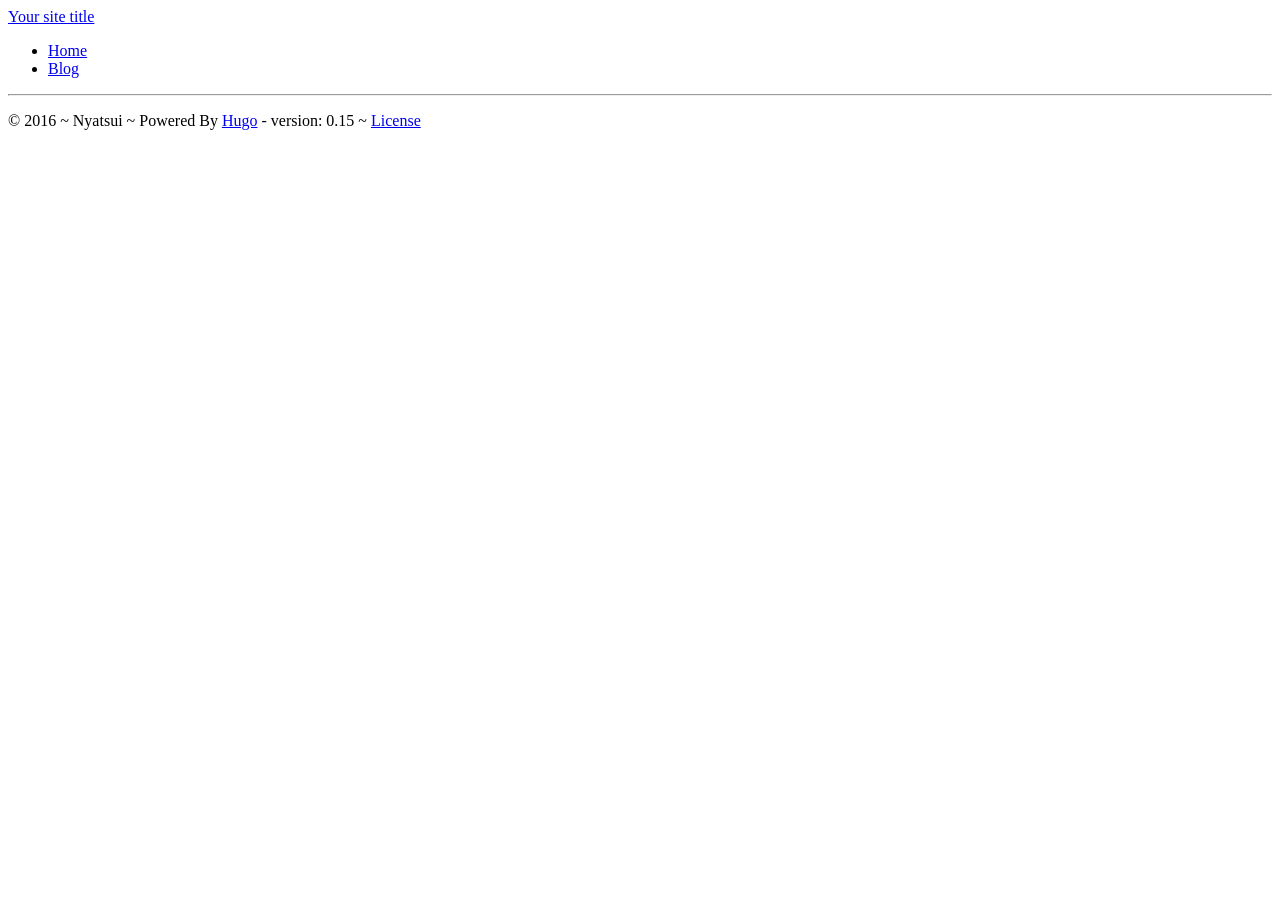
==== index.html @ 6518614b "first commit" ====
<!DOCTYPE html>
<html class="no-js" lang="en-us" xmlns="http://www.w3.org/1999/xhtml" xml:lang="en" lang="en-us">
<head>
    <meta charset="utf-8">
    <meta name="viewport" content="width=device-width, initial-scale=1.0">

    <meta name="description" content="Your site title">
    <meta name="author" content="Nyatsui">

    <meta name="keyword" content="">
    <link rel="shortcut icon" href="/favicon.ico">

    <title>Your site title</title>

   	
    
        <link rel="stylesheet" href="http://example.com/css/theme/cerulean.css">
    

    <link rel="stylesheet" href="http://example.com/css/font-awesome.min.css">

   	
   	<link rel="stylesheet" href="http://example.com/css/style.css">


    
    <script src="http://example.com/js/jquery.min-2.1.4.js"></script>
    <script src="http://example.com/js/bootstrap.min-3.3.5.js"></script>

    
    <link href="http://example.com/index.xml" rel="alternate" type="application/rss+xml" title="Your site title" />
</head>
<body lang="en">
    
    <div class="container">
    <div class="row">
        <div class="navbar navbar-default " role="navigation">
            <div class="navbar-header">
                <a class="navbar-brand" href="http://example.com">Your site title</a>
            </div>
            <div class="navbar-collapse collapse navbar-responsive-collapse">
                <ul class="nav navbar-nav navbar-right">
                    <li><a href="http://example.com">Home</a></li>
                    <li><a href="http://example.com/post/">Blog</a></li>
                    
                </ul>
            </div>
        </div>
    </div>
</div>



    <div class="container">
        
        
	</div>
    <div class="container">
        <div class="row">
            <div class="col-md-12">
                <div class="text-center">
                    
    
                </div>
            </div>
        </div>
        <div class="row">
            <div class="col-md-12">
                <hr>
            </div>
        </div>
    </div>
    <div class="container">
        <div class="row col-md-12">
            <footer>
                <div class="pull-left">
                    <p>
                        &copy; 2016 ~ Nyatsui ~ Powered By <a href="http://hugo.spf13.com">Hugo</a> - version: 0.15 ~ <a href="http://example.com/license">License</a>
                    </p>
                </div>

                
                <div class="pull-right">
                    
                        <a href="https://www.linkedin.com/in/%3cusername%3e" target="_blank">
                        <i class="fa fa-linkedin fa-2x"></i></a>
                    
                    
                    
                    
                        <a href="https://github.com/nyatusi" target="_blank">
                        <i class="fa fa-github-square fa-2x"></i></a>
                    
                    
                    
                    
                        <a href="http://example.com/index.xml" target="_blank">
                        <i class="fa fa-rss-square fa-2x"></i></a>
                    
                </div>
            </footer>
        </div>
    </div>

    
    </body>
</html>
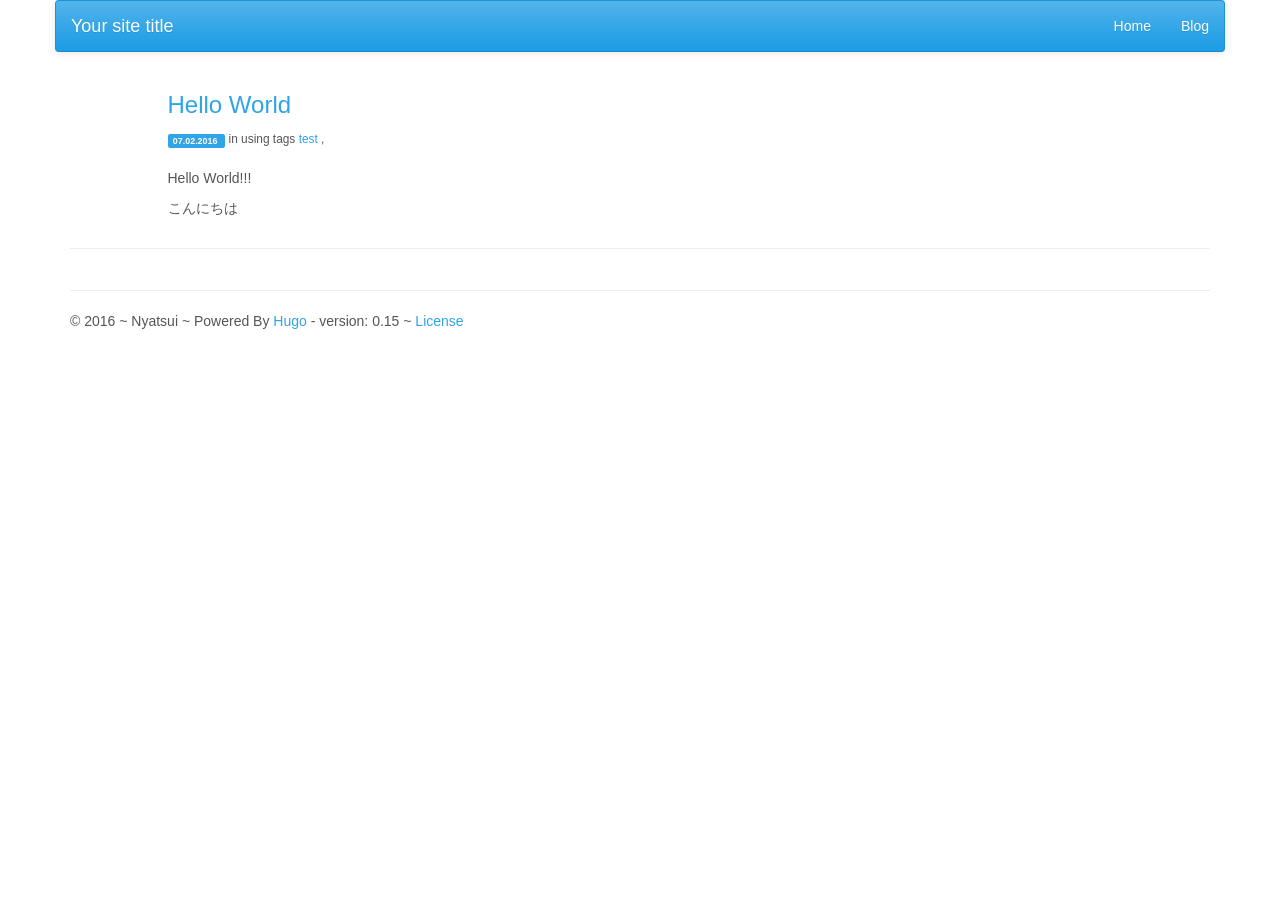
==== commit 5b3718f7: "Update public files" ====
--- a/index.html
+++ b/index.html
@@ -14,21 +14,21 @@
 
    	
     
-        <link rel="stylesheet" href="http://example.com/css/theme/cerulean.css">
+        <link rel="stylesheet" href="https://nyatsui.github.io/css/theme/cerulean.css">
     
 
-    <link rel="stylesheet" href="http://example.com/css/font-awesome.min.css">
+    <link rel="stylesheet" href="https://nyatsui.github.io/css/font-awesome.min.css">
 
    	
-   	<link rel="stylesheet" href="http://example.com/css/style.css">
+   	<link rel="stylesheet" href="https://nyatsui.github.io/css/style.css">
 
 
     
-    <script src="http://example.com/js/jquery.min-2.1.4.js"></script>
-    <script src="http://example.com/js/bootstrap.min-3.3.5.js"></script>
+    <script src="https://nyatsui.github.io/js/jquery.min-2.1.4.js"></script>
+    <script src="https://nyatsui.github.io/js/bootstrap.min-3.3.5.js"></script>
 
     
-    <link href="http://example.com/index.xml" rel="alternate" type="application/rss+xml" title="Your site title" />
+    <link href="https://nyatsui.github.io/index.xml" rel="alternate" type="application/rss+xml" title="Your site title" />
 </head>
 <body lang="en">
     
@@ -36,12 +36,12 @@
     <div class="row">
         <div class="navbar navbar-default " role="navigation">
             <div class="navbar-header">
-                <a class="navbar-brand" href="http://example.com">Your site title</a>
+                <a class="navbar-brand" href="https://nyatsui.github.io">Your site title</a>
             </div>
             <div class="navbar-collapse collapse navbar-responsive-collapse">
                 <ul class="nav navbar-nav navbar-right">
-                    <li><a href="http://example.com">Home</a></li>
-                    <li><a href="http://example.com/post/">Blog</a></li>
+                    <li><a href="https://nyatsui.github.io">Home</a></li>
+                    <li><a href="https://nyatsui.github.io/post/">Blog</a></li>
                     
                 </ul>
             </div>
@@ -53,6 +53,47 @@
 
     <div class="container">
         
+        
+            	
+		
+			<div class="row">
+				
+				<div class="col-md-offset-1 col-md-10">
+					<h3><a href="https://nyatsui.github.io/blog/2016/02/07/hello-world/">Hello World</a></h3>
+						<small><span class="label label-primary">
+							
+								07.02.2016
+							</span>&nbsp;in
+							 using tags
+							
+								
+							<a href="/tags/test">test</a>
+						
+								 , 
+							<a href="/tags/"></a>
+						
+					</small>
+				</div>
+			</div>
+			<div class="row">
+				<div class="col-md-offset-1 col-md-10">
+					<br>
+					
+						<p>Hello World!!!</p>
+
+<p>こんにちは</p>
+
+					
+				</div>
+			</div>
+			<div class="row">
+				<div class="col-md-12">
+					<hr>
+				</div>
+			</div>
+		
+	
+
         
 	</div>
     <div class="container">
@@ -75,7 +116,7 @@
             <footer>
                 <div class="pull-left">
                     <p>
-                        &copy; 2016 ~ Nyatsui ~ Powered By <a href="http://hugo.spf13.com">Hugo</a> - version: 0.15 ~ <a href="http://example.com/license">License</a>
+                        &copy; 2016 ~ Nyatsui ~ Powered By <a href="http://hugo.spf13.com">Hugo</a> - version: 0.15 ~ <a href="https://nyatsui.github.io/license">License</a>
                     </p>
                 </div>
 
@@ -94,7 +135,7 @@
                     
                     
                     
-                        <a href="http://example.com/index.xml" target="_blank">
+                        <a href="https://nyatsui.github.io/index.xml" target="_blank">
                         <i class="fa fa-rss-square fa-2x"></i></a>
                     
                 </div>
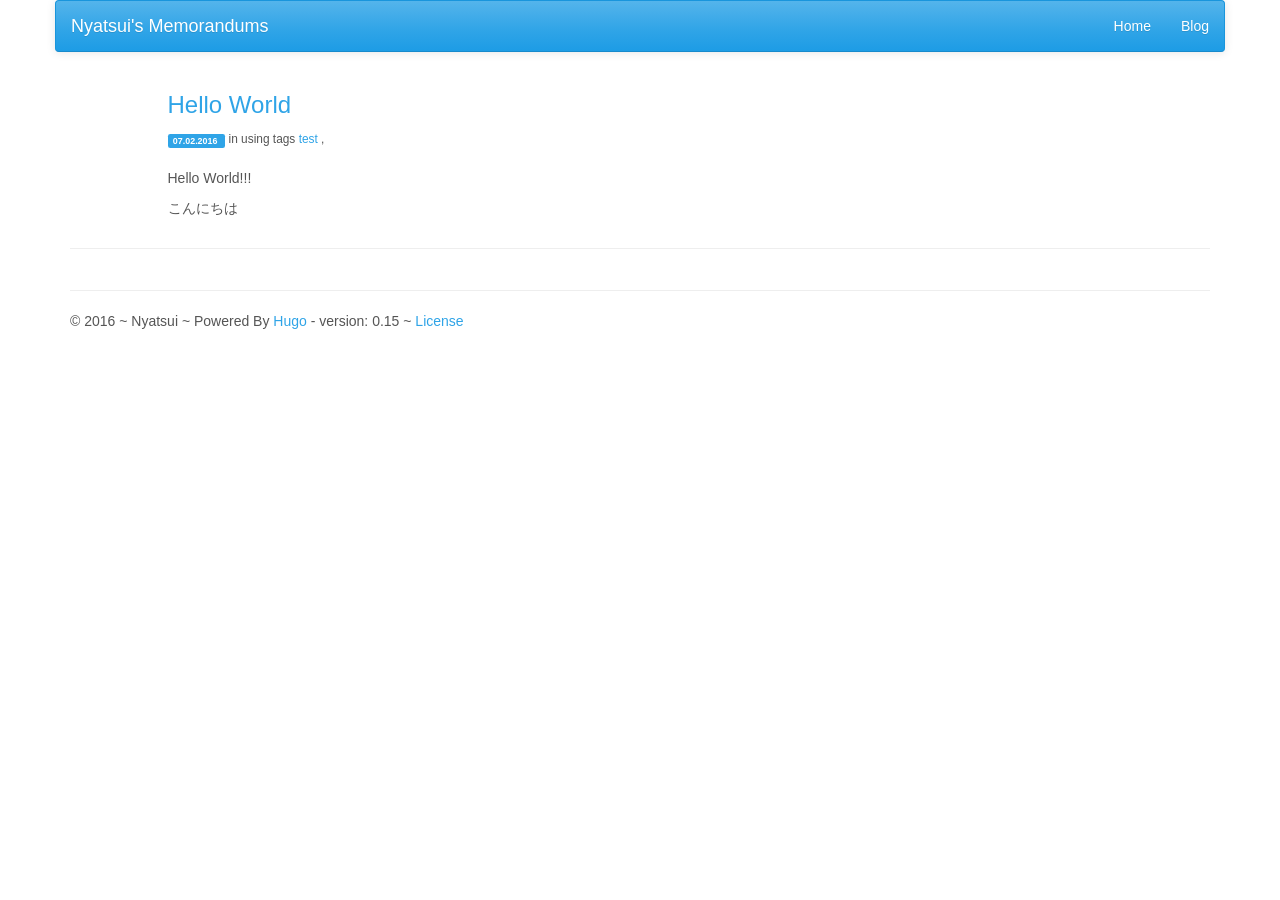
==== commit 691b63ef: "Update public files" ====
--- a/index.html
+++ b/index.html
@@ -4,13 +4,13 @@
     <meta charset="utf-8">
     <meta name="viewport" content="width=device-width, initial-scale=1.0">
 
-    <meta name="description" content="Your site title">
+    <meta name="description" content="Nyatsui&#39;s Memorandums">
     <meta name="author" content="Nyatsui">
 
     <meta name="keyword" content="">
     <link rel="shortcut icon" href="/favicon.ico">
 
-    <title>Your site title</title>
+    <title>Nyatsui&#39;s Memorandums</title>
 
    	
     
@@ -28,7 +28,7 @@
     <script src="https://nyatsui.github.io/js/bootstrap.min-3.3.5.js"></script>
 
     
-    <link href="https://nyatsui.github.io/index.xml" rel="alternate" type="application/rss+xml" title="Your site title" />
+    <link href="https://nyatsui.github.io/index.xml" rel="alternate" type="application/rss+xml" title="Nyatsui&#39;s Memorandums" />
 </head>
 <body lang="en">
     
@@ -36,7 +36,7 @@
     <div class="row">
         <div class="navbar navbar-default " role="navigation">
             <div class="navbar-header">
-                <a class="navbar-brand" href="https://nyatsui.github.io">Your site title</a>
+                <a class="navbar-brand" href="https://nyatsui.github.io">Nyatsui&#39;s Memorandums</a>
             </div>
             <div class="navbar-collapse collapse navbar-responsive-collapse">
                 <ul class="nav navbar-nav navbar-right">
@@ -129,7 +129,7 @@
                     
                     
                     
-                        <a href="https://github.com/nyatusi" target="_blank">
+                        <a href="https://github.com/nyatsui" target="_blank">
                         <i class="fa fa-github-square fa-2x"></i></a>
                     
                     
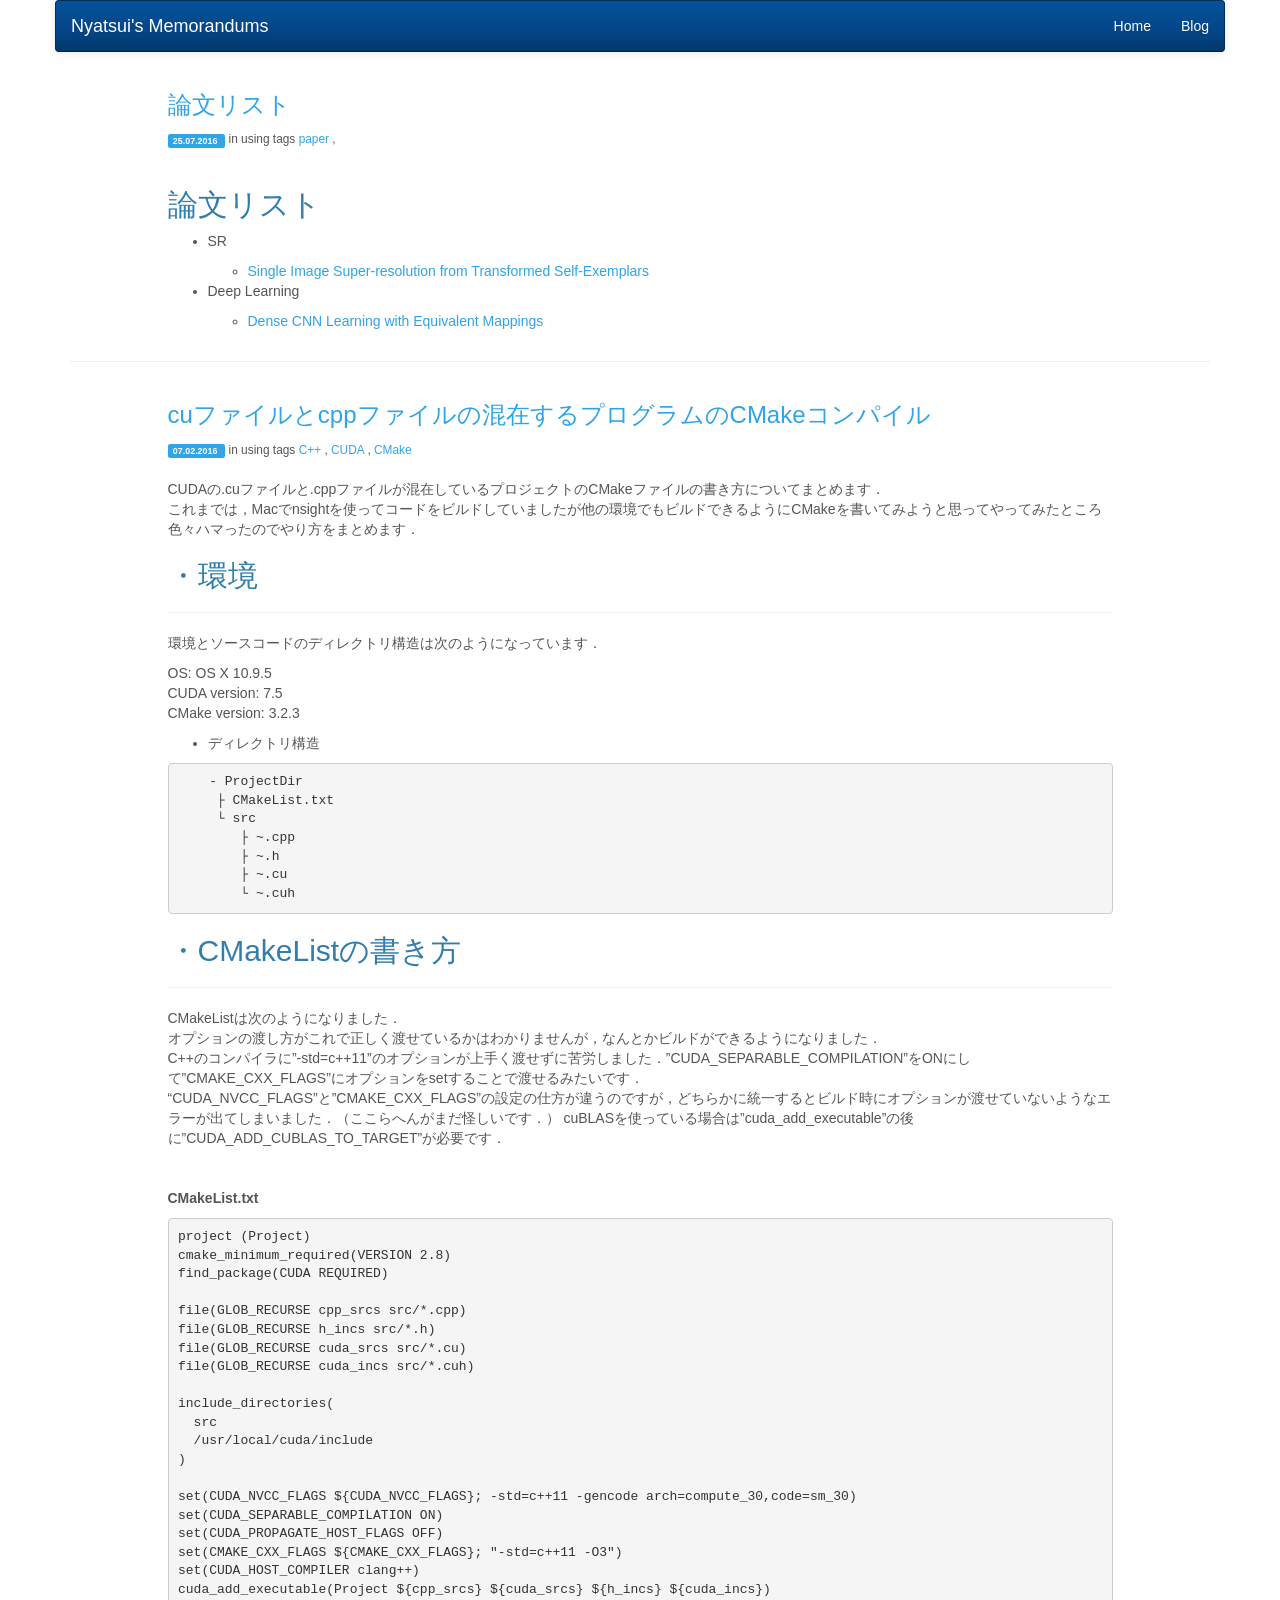
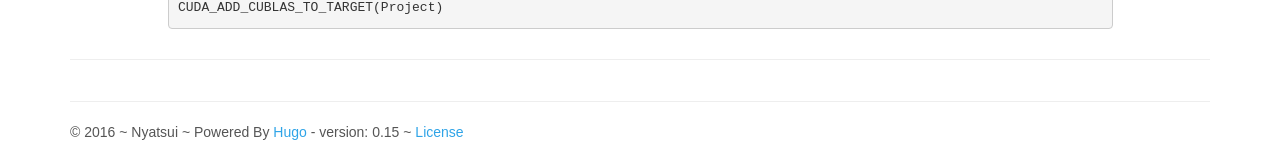
==== commit a6ff8169: "Update public files" ====
--- a/index.html
+++ b/index.html
@@ -34,7 +34,7 @@
     
     <div class="container">
     <div class="row">
-        <div class="navbar navbar-default " role="navigation">
+        <div class="navbar navbar-default navbar-inverse" role="navigation">
             <div class="navbar-header">
                 <a class="navbar-brand" href="https://nyatsui.github.io">Nyatsui&#39;s Memorandums</a>
             </div>
@@ -59,7 +59,62 @@
 			<div class="row">
 				
 				<div class="col-md-offset-1 col-md-10">
-					<h3><a href="https://nyatsui.github.io/blog/2016/02/07/hello-world/">Hello World</a></h3>
+					<h3><a href="https://nyatsui.github.io/blog/2016/07/25/%E8%AB%96%E6%96%87%E3%83%AA%E3%82%B9%E3%83%88/">論文リスト</a></h3>
+						<small><span class="label label-primary">
+							
+								25.07.2016
+							</span>&nbsp;in
+							 using tags
+							
+								
+							<a href="/tags/paper">paper</a>
+						
+								 , 
+							<a href="/tags/"></a>
+						
+					</small>
+				</div>
+			</div>
+			<div class="row">
+				<div class="col-md-offset-1 col-md-10">
+					<br>
+					
+						
+
+<h2 id="論文リスト:28e2f1def5ed06d39ba6475037cd88d8">論文リスト</h2>
+
+<ul>
+<li><p>SR</p>
+
+<ul>
+<li><a href="https://www.researchgate.net/profile/Jia_Bin_Huang/publication/275523282_Single_Image_Super-resolution_from_Transformed_Self-Exemplars/links/553edb750cf20184050fa197.pdf">Single Image Super-resolution from Transformed Self-Exemplars</a></li>
+</ul></li>
+
+<li><p>Deep Learning</p>
+
+<ul>
+<li><a href="https://arxiv.org/pdf/1605.07251v1.pdf">Dense CNN Learning with Equivalent Mappings</a></li>
+</ul></li>
+</ul>
+
+					
+				</div>
+			</div>
+			<div class="row">
+				<div class="col-md-12">
+					<hr>
+				</div>
+			</div>
+		
+	
+
+        
+            	
+		
+			<div class="row">
+				
+				<div class="col-md-offset-1 col-md-10">
+					<h3><a href="https://nyatsui.github.io/blog/2016/02/07/cu%E3%83%95%E3%82%A1%E3%82%A4%E3%83%AB%E3%81%A8cpp%E3%83%95%E3%82%A1%E3%82%A4%E3%83%AB%E3%81%AE%E6%B7%B7%E5%9C%A8%E3%81%99%E3%82%8B%E3%83%97%E3%83%AD%E3%82%B0%E3%83%A9%E3%83%A0%E3%81%AEcmake%E3%82%B3%E3%83%B3%E3%83%91%E3%82%A4%E3%83%AB/">cuファイルとcppファイルの混在するプログラムのCMakeコンパイル</a></h3>
 						<small><span class="label label-primary">
 							
 								07.02.2016
@@ -67,10 +122,13 @@
 							 using tags
 							
 								
-							<a href="/tags/test">test</a>
+							<a href="/tags/c">C&#43;&#43;</a>
 						
 								 , 
-							<a href="/tags/"></a>
+							<a href="/tags/cuda">CUDA</a>
+						
+								 , 
+							<a href="/tags/cmake">CMake</a>
 						
 					</small>
 				</div>
@@ -79,9 +137,70 @@
 				<div class="col-md-offset-1 col-md-10">
 					<br>
 					
-						<p>Hello World!!!</p>
-
-<p>こんにちは</p>
+						
+
+<p>CUDAの.cuファイルと.cppファイルが混在しているプロジェクトのCMakeファイルの書き方についてまとめます．<br />
+これまでは，Macでnsightを使ってコードをビルドしていましたが他の環境でもビルドできるようにCMakeを書いてみようと思ってやってみたところ色々ハマったのでやり方をまとめます．</p>
+
+<h2 id="環境:cbddd668d54a79de8192e1e67a3a2a27">・環境</h2>
+
+<hr />
+
+<p>環境とソースコードのディレクトリ構造は次のようになっています．</p>
+
+<p>OS: OS X 10.9.5<br />
+CUDA version: 7.5<br />
+CMake version: 3.2.3</p>
+
+<ul>
+<li>ディレクトリ構造<br /></li>
+</ul>
+
+<pre><code>    - ProjectDir  
+     ├ CMakeList.txt
+     └ src
+        ├ ~.cpp
+        ├ ~.h
+        ├ ~.cu
+        └ ~.cuh
+</code></pre>
+
+<h2 id="cmakelistの書き方:cbddd668d54a79de8192e1e67a3a2a27">・CMakeListの書き方</h2>
+
+<hr />
+
+<p>CMakeListは次のようになりました．<br />
+オプションの渡し方がこれで正しく渡せているかはわかりませんが，なんとかビルドができるようになりました．<br />
+C++のコンパイラに&rdquo;-std=c++11&rdquo;のオプションが上手く渡せずに苦労しました．&rdquo;CUDA_SEPARABLE_COMPILATION&rdquo;をONにして&rdquo;CMAKE_CXX_FLAGS&rdquo;にオプションをsetすることで渡せるみたいです．<br />
+&ldquo;CUDA_NVCC_FLAGS&rdquo;と&rdquo;CMAKE_CXX_FLAGS&rdquo;の設定の仕方が違うのですが，どちらかに統一するとビルド時にオプションが渡せていないようなエラーが出てしまいました．（ここらへんがまだ怪しいです．）
+cuBLASを使っている場合は&rdquo;cuda_add_executable&rdquo;の後に&rdquo;CUDA_ADD_CUBLAS_TO_TARGET&rdquo;が必要です．</p>
+
+<p><br /></p>
+
+<p><strong>CMakeList.txt</strong></p>
+
+<pre><code>project (Project)
+cmake_minimum_required(VERSION 2.8)
+find_package(CUDA REQUIRED)
+
+file(GLOB_RECURSE cpp_srcs src/*.cpp)
+file(GLOB_RECURSE h_incs src/*.h)
+file(GLOB_RECURSE cuda_srcs src/*.cu)
+file(GLOB_RECURSE cuda_incs src/*.cuh)
+
+include_directories(
+  src
+  /usr/local/cuda/include
+)
+
+set(CUDA_NVCC_FLAGS ${CUDA_NVCC_FLAGS}; -std=c++11 -gencode arch=compute_30,code=sm_30)
+set(CUDA_SEPARABLE_COMPILATION ON)
+set(CUDA_PROPAGATE_HOST_FLAGS OFF)
+set(CMAKE_CXX_FLAGS ${CMAKE_CXX_FLAGS}; &quot;-std=c++11 -O3&quot;)
+set(CUDA_HOST_COMPILER clang++)
+cuda_add_executable(Project ${cpp_srcs} ${cuda_srcs} ${h_incs} ${cuda_incs})
+CUDA_ADD_CUBLAS_TO_TARGET(Project)
+</code></pre>
 
 					
 				</div>
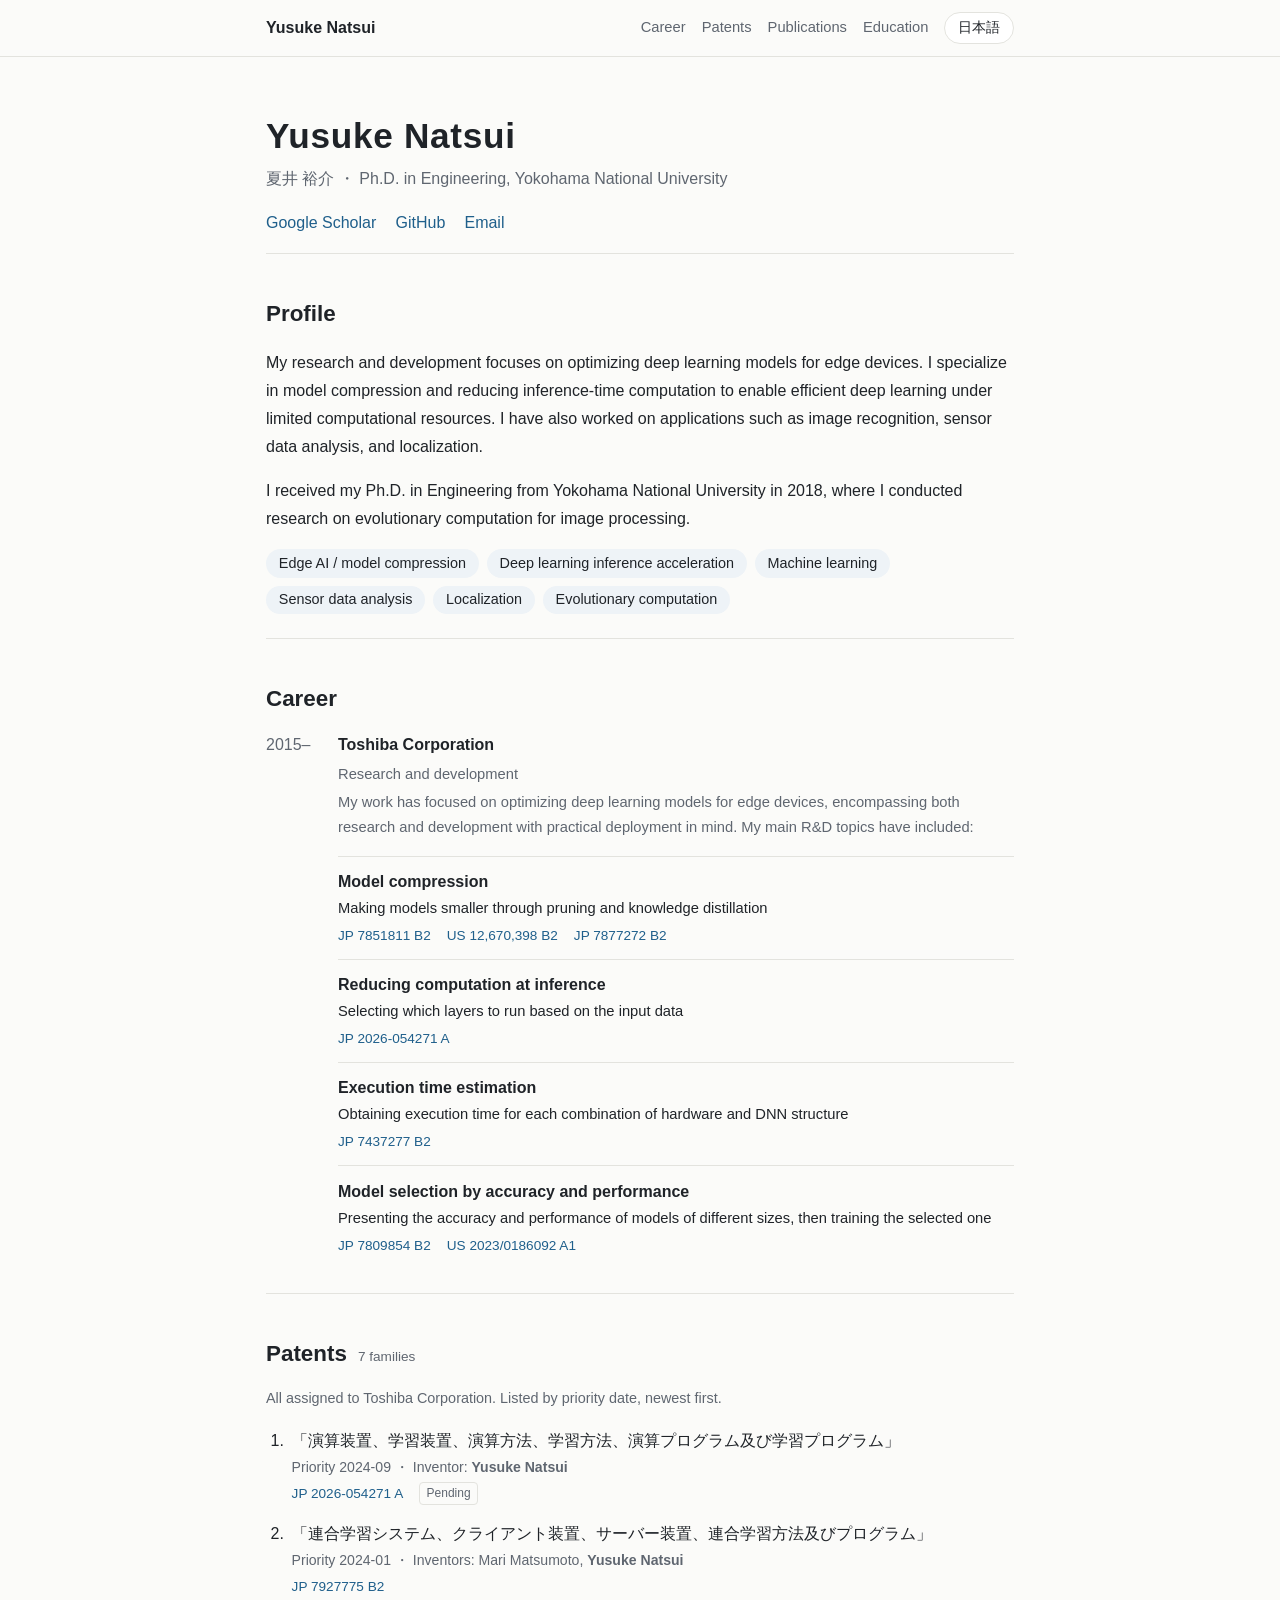
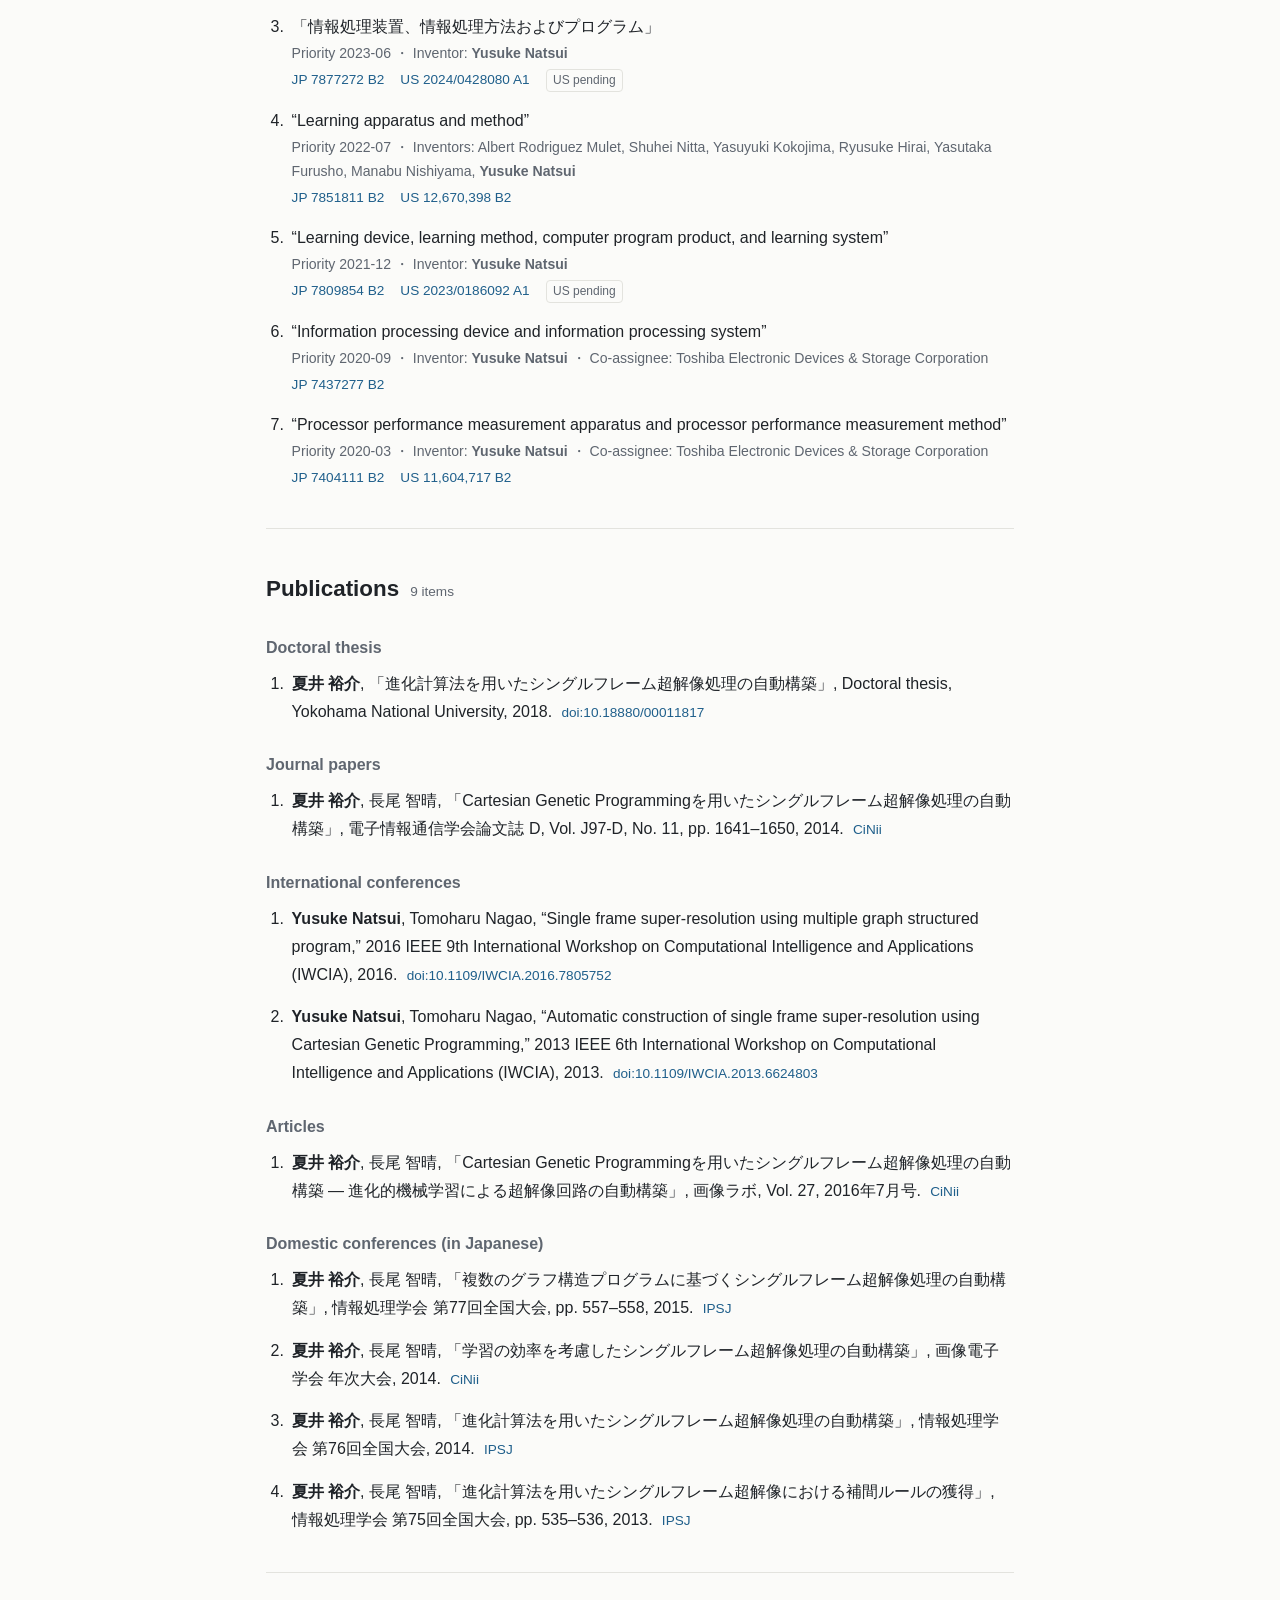
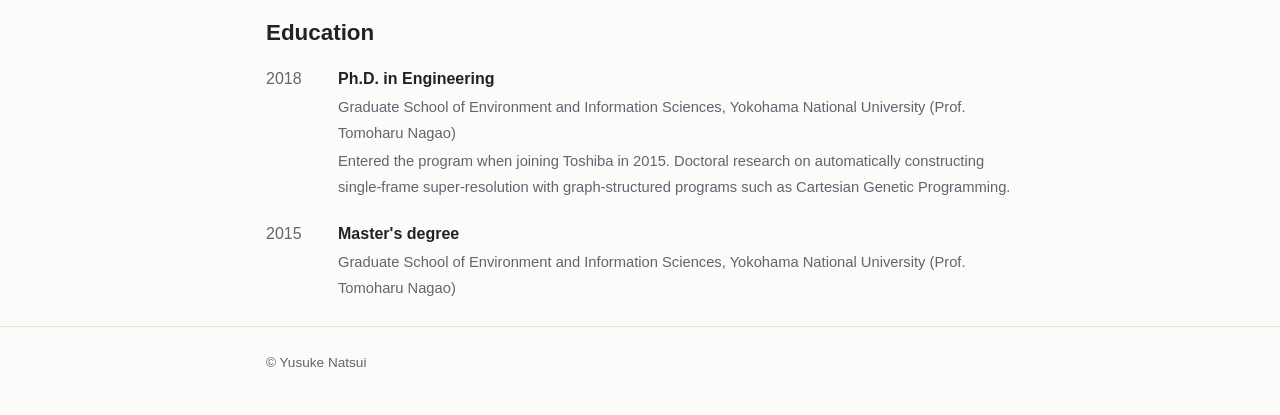
==== commit 1e5fafc1: "Replace old blog with bilingual personal profile site Replaces the generated 2016 blog with a static" ====
--- a/index.html
+++ b/index.html
@@ -1,268 +1,324 @@
-<!DOCTYPE html>
-<html class="no-js" lang="en-us" xmlns="http://www.w3.org/1999/xhtml" xml:lang="en" lang="en-us">
+<!doctype html>
+<html lang="ja" data-lang="ja">
 <head>
-    <meta charset="utf-8">
-    <meta name="viewport" content="width=device-width, initial-scale=1.0">
-
-    <meta name="description" content="Nyatsui&#39;s Memorandums">
-    <meta name="author" content="Nyatsui">
-
-    <meta name="keyword" content="">
-    <link rel="shortcut icon" href="/favicon.ico">
-
-    <title>Nyatsui&#39;s Memorandums</title>
-
-   	
-    
-        <link rel="stylesheet" href="https://nyatsui.github.io/css/theme/cerulean.css">
-    
-
-    <link rel="stylesheet" href="https://nyatsui.github.io/css/font-awesome.min.css">
-
-   	
-   	<link rel="stylesheet" href="https://nyatsui.github.io/css/style.css">
-
-
-    
-    <script src="https://nyatsui.github.io/js/jquery.min-2.1.4.js"></script>
-    <script src="https://nyatsui.github.io/js/bootstrap.min-3.3.5.js"></script>
-
-    
-    <link href="https://nyatsui.github.io/index.xml" rel="alternate" type="application/rss+xml" title="Nyatsui&#39;s Memorandums" />
+  <meta charset="utf-8">
+  <meta name="viewport" content="width=device-width, initial-scale=1">
+  <title>夏井 裕介 | Yusuke Natsui</title>
+  <meta name="description" content="夏井 裕介（Yusuke Natsui）のプロフィール、論文、特許 / Profile, publications and patents of Yusuke Natsui">
+  <link rel="stylesheet" href="style.css">
+  <script src="lang.js" defer></script>
 </head>
-<body lang="en">
-    
-    <div class="container">
-    <div class="row">
-        <div class="navbar navbar-default navbar-inverse" role="navigation">
-            <div class="navbar-header">
-                <a class="navbar-brand" href="https://nyatsui.github.io">Nyatsui&#39;s Memorandums</a>
-            </div>
-            <div class="navbar-collapse collapse navbar-responsive-collapse">
-                <ul class="nav navbar-nav navbar-right">
-                    <li><a href="https://nyatsui.github.io">Home</a></li>
-                    <li><a href="https://nyatsui.github.io/post/">Blog</a></li>
-                    
-                </ul>
-            </div>
-        </div>
+<body>
+  <header class="site-header">
+    <div class="wrap header-inner">
+      <a class="brand" href="#top">
+        <span class="ja">夏井 裕介</span><span class="en">Yusuke Natsui</span>
+      </a>
+      <nav class="nav" aria-label="Sections">
+        <a href="#career"><span class="ja">職歴</span><span class="en">Career</span></a>
+        <a href="#patents"><span class="ja">特許</span><span class="en">Patents</span></a>
+        <a href="#publications"><span class="ja">論文・発表</span><span class="en">Publications</span></a>
+        <a href="#education"><span class="ja">学歴</span><span class="en">Education</span></a>
+      </nav>
+      <button class="lang-toggle" type="button" aria-label="Switch language / 言語切替">
+        <span class="ja">English</span><span class="en">日本語</span>
+      </button>
     </div>
-</div>
-
-
-
-    <div class="container">
-        
-        
-            	
-		
-			<div class="row">
-				
-				<div class="col-md-offset-1 col-md-10">
-					<h3><a href="https://nyatsui.github.io/blog/2016/07/25/%E8%AB%96%E6%96%87%E3%83%AA%E3%82%B9%E3%83%88/">論文リスト</a></h3>
-						<small><span class="label label-primary">
-							
-								25.07.2016
-							</span>&nbsp;in
-							 using tags
-							
-								
-							<a href="/tags/paper">paper</a>
-						
-								 , 
-							<a href="/tags/"></a>
-						
-					</small>
-				</div>
-			</div>
-			<div class="row">
-				<div class="col-md-offset-1 col-md-10">
-					<br>
-					
-						
-
-<h2 id="論文リスト:28e2f1def5ed06d39ba6475037cd88d8">論文リスト</h2>
-
-<ul>
-<li><p>SR</p>
-
-<ul>
-<li><a href="https://www.researchgate.net/profile/Jia_Bin_Huang/publication/275523282_Single_Image_Super-resolution_from_Transformed_Self-Exemplars/links/553edb750cf20184050fa197.pdf">Single Image Super-resolution from Transformed Self-Exemplars</a></li>
-</ul></li>
-
-<li><p>Deep Learning</p>
-
-<ul>
-<li><a href="https://arxiv.org/pdf/1605.07251v1.pdf">Dense CNN Learning with Equivalent Mappings</a></li>
-</ul></li>
-</ul>
-
-					
-				</div>
-			</div>
-			<div class="row">
-				<div class="col-md-12">
-					<hr>
-				</div>
-			</div>
-		
-	
-
-        
-            	
-		
-			<div class="row">
-				
-				<div class="col-md-offset-1 col-md-10">
-					<h3><a href="https://nyatsui.github.io/blog/2016/02/07/cu%E3%83%95%E3%82%A1%E3%82%A4%E3%83%AB%E3%81%A8cpp%E3%83%95%E3%82%A1%E3%82%A4%E3%83%AB%E3%81%AE%E6%B7%B7%E5%9C%A8%E3%81%99%E3%82%8B%E3%83%97%E3%83%AD%E3%82%B0%E3%83%A9%E3%83%A0%E3%81%AEcmake%E3%82%B3%E3%83%B3%E3%83%91%E3%82%A4%E3%83%AB/">cuファイルとcppファイルの混在するプログラムのCMakeコンパイル</a></h3>
-						<small><span class="label label-primary">
-							
-								07.02.2016
-							</span>&nbsp;in
-							 using tags
-							
-								
-							<a href="/tags/c">C&#43;&#43;</a>
-						
-								 , 
-							<a href="/tags/cuda">CUDA</a>
-						
-								 , 
-							<a href="/tags/cmake">CMake</a>
-						
-					</small>
-				</div>
-			</div>
-			<div class="row">
-				<div class="col-md-offset-1 col-md-10">
-					<br>
-					
-						
-
-<p>CUDAの.cuファイルと.cppファイルが混在しているプロジェクトのCMakeファイルの書き方についてまとめます．<br />
-これまでは，Macでnsightを使ってコードをビルドしていましたが他の環境でもビルドできるようにCMakeを書いてみようと思ってやってみたところ色々ハマったのでやり方をまとめます．</p>
-
-<h2 id="環境:cbddd668d54a79de8192e1e67a3a2a27">・環境</h2>
-
-<hr />
-
-<p>環境とソースコードのディレクトリ構造は次のようになっています．</p>
-
-<p>OS: OS X 10.9.5<br />
-CUDA version: 7.5<br />
-CMake version: 3.2.3</p>
-
-<ul>
-<li>ディレクトリ構造<br /></li>
-</ul>
-
-<pre><code>    - ProjectDir  
-     ├ CMakeList.txt
-     └ src
-        ├ ~.cpp
-        ├ ~.h
-        ├ ~.cu
-        └ ~.cuh
-</code></pre>
-
-<h2 id="cmakelistの書き方:cbddd668d54a79de8192e1e67a3a2a27">・CMakeListの書き方</h2>
-
-<hr />
-
-<p>CMakeListは次のようになりました．<br />
-オプションの渡し方がこれで正しく渡せているかはわかりませんが，なんとかビルドができるようになりました．<br />
-C++のコンパイラに&rdquo;-std=c++11&rdquo;のオプションが上手く渡せずに苦労しました．&rdquo;CUDA_SEPARABLE_COMPILATION&rdquo;をONにして&rdquo;CMAKE_CXX_FLAGS&rdquo;にオプションをsetすることで渡せるみたいです．<br />
-&ldquo;CUDA_NVCC_FLAGS&rdquo;と&rdquo;CMAKE_CXX_FLAGS&rdquo;の設定の仕方が違うのですが，どちらかに統一するとビルド時にオプションが渡せていないようなエラーが出てしまいました．（ここらへんがまだ怪しいです．）
-cuBLASを使っている場合は&rdquo;cuda_add_executable&rdquo;の後に&rdquo;CUDA_ADD_CUBLAS_TO_TARGET&rdquo;が必要です．</p>
-
-<p><br /></p>
-
-<p><strong>CMakeList.txt</strong></p>
-
-<pre><code>project (Project)
-cmake_minimum_required(VERSION 2.8)
-find_package(CUDA REQUIRED)
-
-file(GLOB_RECURSE cpp_srcs src/*.cpp)
-file(GLOB_RECURSE h_incs src/*.h)
-file(GLOB_RECURSE cuda_srcs src/*.cu)
-file(GLOB_RECURSE cuda_incs src/*.cuh)
-
-include_directories(
-  src
-  /usr/local/cuda/include
-)
-
-set(CUDA_NVCC_FLAGS ${CUDA_NVCC_FLAGS}; -std=c++11 -gencode arch=compute_30,code=sm_30)
-set(CUDA_SEPARABLE_COMPILATION ON)
-set(CUDA_PROPAGATE_HOST_FLAGS OFF)
-set(CMAKE_CXX_FLAGS ${CMAKE_CXX_FLAGS}; &quot;-std=c++11 -O3&quot;)
-set(CUDA_HOST_COMPILER clang++)
-cuda_add_executable(Project ${cpp_srcs} ${cuda_srcs} ${h_incs} ${cuda_incs})
-CUDA_ADD_CUBLAS_TO_TARGET(Project)
-</code></pre>
-
-					
-				</div>
-			</div>
-			<div class="row">
-				<div class="col-md-12">
-					<hr>
-				</div>
-			</div>
-		
-	
-
-        
-	</div>
-    <div class="container">
-        <div class="row">
-            <div class="col-md-12">
-                <div class="text-center">
-                    
-    
+  </header>
+
+  <main id="top" class="wrap">
+    <section class="hero">
+      <h1>
+        <span class="ja">夏井 裕介</span><span class="en">Yusuke Natsui</span>
+      </h1>
+      <p class="sub">
+        <span class="ja">Yusuke Natsui ・ 横浜国立大学 博士（工学）</span>
+        <span class="en">夏井 裕介 ・ Ph.D. in Engineering, Yokohama National University</span>
+      </p>
+      <p class="links">
+        <a href="https://scholar.google.com/citations?user=DrXEtKQAAAAJ">Google Scholar</a>
+        <a href="https://github.com/nyatsui">GitHub</a>
+        <a href="mailto:yusuke.natsui@gmail.com">Email</a>
+      </p>
+    </section>
+
+    <section id="profile">
+      <h2><span class="ja">プロフィール</span><span class="en">Profile</span></h2>
+      <p class="ja">
+        エッジ向け深層学習モデルの最適化を中心に、研究開発に取り組んでいます。特に、モデルの軽量化や推論時の演算量削減など、限られた計算資源で深層学習を効率的に動作させる技術を専門としています。また、画像認識やセンサデータ解析、自己位置推定など、応用分野の研究開発にも携わっています。
+      </p>
+      <p class="ja">
+        横浜国立大学 大学院環境情報学府で進化計算を用いた画像処理を研究し、2018年に博士（工学）を取得しました。
+      </p>
+      <p class="en">
+        My research and development focuses on optimizing deep learning models for edge devices. I specialize in
+        model compression and reducing inference-time computation to enable efficient deep learning under limited
+        computational resources. I have also worked on applications such as image recognition, sensor data analysis,
+        and localization.
+      </p>
+      <p class="en">
+        I received my Ph.D. in Engineering from Yokohama National University in 2018, where I conducted research on
+        evolutionary computation for image processing.
+      </p>
+      <ul class="tags">
+        <li><span class="ja">エッジAI・モデル軽量化</span><span class="en">Edge AI / model compression</span></li>
+        <li><span class="ja">深層学習モデルの推論高速化</span><span class="en">Deep learning inference acceleration</span></li>
+        <li><span class="ja">機械学習</span><span class="en">Machine learning</span></li>
+        <li><span class="ja">センサデータ解析</span><span class="en">Sensor data analysis</span></li>
+        <li><span class="ja">自己位置推定</span><span class="en">Localization</span></li>
+        <li><span class="ja">進化計算</span><span class="en">Evolutionary computation</span></li>
+      </ul>
+    </section>
+
+    <section id="career">
+      <h2><span class="ja">職歴</span><span class="en">Career</span></h2>
+      <ul class="timeline">
+        <li>
+          <span class="when">2015–</span>
+          <div class="what">
+            <strong class="org"><span class="ja">株式会社東芝</span><span class="en">Toshiba Corporation</span></strong>
+            <span class="desc ja">研究開発</span>
+            <span class="desc en">Research and development</span>
+            <p class="desc ja">エッジ向け深層学習モデルの最適化を中心に、研究開発に従事してきました。研究だけでなく、実際の機器への適用を見据えた開発にも携わっています。これまでの主な研究開発テーマは次のとおりです。</p>
+            <p class="desc en">My work has focused on optimizing deep learning models for edge devices, encompassing both research and development with practical deployment in mind. My main R&amp;D topics have included:</p>
+            <ul class="themes">
+              <li>
+                <strong><span class="ja">モデルの軽量化</span><span class="en">Model compression</span></strong>
+                <span class="ja">プルーニングと知識蒸留によってモデルを小さくする手法</span>
+                <span class="en">Making models smaller through pruning and knowledge distillation</span>
+                <div class="nums">
+                  <a href="https://patents.google.com/patent/JP7851811B2/ja">JP 7851811 B2</a>
+                  <a href="https://patents.google.com/patent/US12670398B2/en">US 12,670,398 B2</a>
+                  <a href="https://patents.google.com/patent/JP7877272B2/ja">JP 7877272 B2</a>
                 </div>
-            </div>
-        </div>
-        <div class="row">
-            <div class="col-md-12">
-                <hr>
-            </div>
-        </div>
-    </div>
-    <div class="container">
-        <div class="row col-md-12">
-            <footer>
-                <div class="pull-left">
-                    <p>
-                        &copy; 2016 ~ Nyatsui ~ Powered By <a href="http://hugo.spf13.com">Hugo</a> - version: 0.15 ~ <a href="https://nyatsui.github.io/license">License</a>
-                    </p>
+              </li>
+              <li>
+                <strong><span class="ja">推論時の演算量削減</span><span class="en">Reducing computation at inference</span></strong>
+                <span class="ja">入力データに応じて実行するレイヤーを選ぶ手法</span>
+                <span class="en">Selecting which layers to run based on the input data</span>
+                <div class="nums">
+                  <a href="https://patents.google.com/patent/JP2026054271A/ja">JP 2026-054271 A</a>
                 </div>
-
-                
-                <div class="pull-right">
-                    
-                        <a href="https://www.linkedin.com/in/%3cusername%3e" target="_blank">
-                        <i class="fa fa-linkedin fa-2x"></i></a>
-                    
-                    
-                    
-                    
-                        <a href="https://github.com/nyatsui" target="_blank">
-                        <i class="fa fa-github-square fa-2x"></i></a>
-                    
-                    
-                    
-                    
-                        <a href="https://nyatsui.github.io/index.xml" target="_blank">
-                        <i class="fa fa-rss-square fa-2x"></i></a>
-                    
+              </li>
+              <li>
+                <strong><span class="ja">実行時間の推定</span><span class="en">Execution time estimation</span></strong>
+                <span class="ja">ハードウェアとDNN構造の組み合わせごとに実行時間を求める技術</span>
+                <span class="en">Obtaining execution time for each combination of hardware and DNN structure</span>
+                <div class="nums">
+                  <a href="https://patents.google.com/patent/JP7437277B2/ja">JP 7437277 B2</a>
                 </div>
-            </footer>
-        </div>
-    </div>
-
-    
-    </body>
+              </li>
+              <li>
+                <strong><span class="ja">精度と性能に応じたモデル選択</span><span class="en">Model selection by accuracy and performance</span></strong>
+                <span class="ja">サイズの異なるモデルの精度と性能を示し、選んだモデルを学習する仕組み</span>
+                <span class="en">Presenting the accuracy and performance of models of different sizes, then training the selected one</span>
+                <div class="nums">
+                  <a href="https://patents.google.com/patent/JP7809854B2/ja">JP 7809854 B2</a>
+                  <a href="https://patents.google.com/patent/US20230186092A1/en">US 2023/0186092 A1</a>
+                </div>
+              </li>
+            </ul>
+          </div>
+        </li>
+      </ul>
+    </section>
+
+    <section id="patents">
+      <h2><span class="ja">特許</span><span class="en">Patents</span> <span class="count"><span class="ja">7件</span><span class="en">7 families</span></span></h2>
+      <p class="note">
+        <span class="ja">出願人はいずれも株式会社東芝です。優先日の新しい順に掲載しています。</span>
+        <span class="en">All assigned to Toshiba Corporation. Listed by priority date, newest first.</span>
+      </p>
+      <ol class="refs patents">
+        <li>
+          「演算装置、学習装置、演算方法、学習方法、演算プログラム及び学習プログラム」
+          <div class="meta">
+            <span class="ja">優先日 2024年9月 ・ 発明者: <b>夏井 裕介</b></span>
+            <span class="en">Priority 2024-09 ・ Inventor: <b>Yusuke Natsui</b></span>
+          </div>
+          <div class="nums">
+            <a href="https://patents.google.com/patent/JP2026054271A/ja">JP 2026-054271 A</a>
+            <span class="status"><span class="ja">出願中</span><span class="en">Pending</span></span>
+          </div>
+        </li>
+        <li>
+          「連合学習システム、クライアント装置、サーバー装置、連合学習方法及びプログラム」
+          <div class="meta">
+            <span class="ja">優先日 2024年1月 ・ 発明者: 松本 麻里, <b>夏井 裕介</b></span>
+            <span class="en">Priority 2024-01 ・ Inventors: Mari Matsumoto, <b>Yusuke Natsui</b></span>
+          </div>
+          <div class="nums">
+            <a href="https://www.j-platpat.inpit.go.jp/c1801/PU/JP-7927775/15/ja">JP 7927775 B2</a>
+          </div>
+        </li>
+        <li>
+          「情報処理装置、情報処理方法およびプログラム」
+          <div class="meta">
+            <span class="ja">優先日 2023年6月 ・ 発明者: <b>夏井 裕介</b></span>
+            <span class="en">Priority 2023-06 ・ Inventor: <b>Yusuke Natsui</b></span>
+          </div>
+          <div class="nums">
+            <a href="https://patents.google.com/patent/JP7877272B2/ja">JP 7877272 B2</a>
+            <a href="https://patents.google.com/patent/US20240428080A1/en">US 2024/0428080 A1</a>
+            <span class="status"><span class="ja">米国出願中</span><span class="en">US pending</span></span>
+          </div>
+        </li>
+        <li>
+          <span class="ja">「学習装置、方法およびプログラム」</span>
+          <span class="en">“Learning apparatus and method”</span>
+          <div class="meta">
+            <span class="ja">優先日 2022年7月 ・ 発明者: ムレー アルベール ロドリゲス, 新田 修平, 爰島 快行, 平井 隆介, 古庄 泰隆, 西山 学, <b>夏井 裕介</b></span>
+            <span class="en">Priority 2022-07 ・ Inventors: Albert Rodriguez Mulet, Shuhei Nitta, Yasuyuki Kokojima, Ryusuke Hirai, Yasutaka Furusho, Manabu Nishiyama, <b>Yusuke Natsui</b></span>
+          </div>
+          <div class="nums">
+            <a href="https://patents.google.com/patent/JP7851811B2/ja">JP 7851811 B2</a>
+            <a href="https://patents.google.com/patent/US12670398B2/en">US 12,670,398 B2</a>
+          </div>
+        </li>
+        <li>
+          <span class="ja">「学習装置、学習方法、学習プログラム、および学習システム」</span>
+          <span class="en">“Learning device, learning method, computer program product, and learning system”</span>
+          <div class="meta">
+            <span class="ja">優先日 2021年12月 ・ 発明者: <b>夏井 裕介</b></span>
+            <span class="en">Priority 2021-12 ・ Inventor: <b>Yusuke Natsui</b></span>
+          </div>
+          <div class="nums">
+            <a href="https://patents.google.com/patent/JP7809854B2/ja">JP 7809854 B2</a>
+            <a href="https://patents.google.com/patent/US20230186092A1/en">US 2023/0186092 A1</a>
+            <span class="status"><span class="ja">米国出願中</span><span class="en">US pending</span></span>
+          </div>
+        </li>
+        <li>
+          <span class="ja">「情報処理装置及び情報処理システム」</span>
+          <span class="en">“Information processing device and information processing system”</span>
+          <div class="meta">
+            <span class="ja">優先日 2020年9月 ・ 発明者: <b>夏井 裕介</b> ・ 共同出願人: 東芝デバイス＆ストレージ株式会社</span>
+            <span class="en">Priority 2020-09 ・ Inventor: <b>Yusuke Natsui</b> ・ Co-assignee: Toshiba Electronic Devices &amp; Storage Corporation</span>
+          </div>
+          <div class="nums">
+            <a href="https://patents.google.com/patent/JP7437277B2/ja">JP 7437277 B2</a>
+          </div>
+        </li>
+        <li>
+          <span class="ja">「プロセッサ性能測定装置」</span>
+          <span class="en">“Processor performance measurement apparatus and processor performance measurement method”</span>
+          <div class="meta">
+            <span class="ja">優先日 2020年3月 ・ 発明者: <b>夏井 裕介</b> ・ 共同出願人: 東芝デバイス＆ストレージ株式会社</span>
+            <span class="en">Priority 2020-03 ・ Inventor: <b>Yusuke Natsui</b> ・ Co-assignee: Toshiba Electronic Devices &amp; Storage Corporation</span>
+          </div>
+          <div class="nums">
+            <a href="https://patents.google.com/patent/JP7404111B2/ja">JP 7404111 B2</a>
+            <a href="https://patents.google.com/patent/US11604717B2/en">US 11,604,717 B2</a>
+          </div>
+        </li>
+      </ol>
+    </section>
+
+    <section id="publications">
+      <h2><span class="ja">論文・発表</span><span class="en">Publications</span> <span class="count"><span class="ja">9件</span><span class="en">9 items</span></span></h2>
+
+      <h3><span class="ja">博士論文</span><span class="en">Doctoral thesis</span></h3>
+      <ol class="refs">
+        <li>
+          <b>夏井 裕介</b>,
+          「進化計算法を用いたシングルフレーム超解像処理の自動構築」,
+          <span class="ja">博士論文, 横浜国立大学</span><span class="en">Doctoral thesis, Yokohama National University</span>, 2018.
+          <a class="id" href="https://doi.org/10.18880/00011817">doi:10.18880/00011817</a>
+        </li>
+      </ol>
+
+      <h3><span class="ja">論文誌</span><span class="en">Journal papers</span></h3>
+      <ol class="refs">
+        <li>
+          <b>夏井 裕介</b>, 長尾 智晴,
+          「Cartesian Genetic Programmingを用いたシングルフレーム超解像処理の自動構築」,
+          電子情報通信学会論文誌 D, Vol. J97-D, No. 11, pp. 1641–1650, 2014.
+          <a class="id" href="https://cir.nii.ac.jp/crid/1010000782283412242">CiNii</a>
+        </li>
+      </ol>
+
+      <h3><span class="ja">国際会議</span><span class="en">International conferences</span></h3>
+      <ol class="refs">
+        <li>
+          <b>Yusuke Natsui</b>, Tomoharu Nagao,
+          “Single frame super-resolution using multiple graph structured program,”
+          2016 IEEE 9th International Workshop on Computational Intelligence and Applications (IWCIA), 2016.
+          <a class="id" href="https://doi.org/10.1109/IWCIA.2016.7805752">doi:10.1109/IWCIA.2016.7805752</a>
+        </li>
+        <li>
+          <b>Yusuke Natsui</b>, Tomoharu Nagao,
+          “Automatic construction of single frame super-resolution using Cartesian Genetic Programming,”
+          2013 IEEE 6th International Workshop on Computational Intelligence and Applications (IWCIA), 2013.
+          <a class="id" href="https://doi.org/10.1109/IWCIA.2013.6624803">doi:10.1109/IWCIA.2013.6624803</a>
+        </li>
+      </ol>
+
+      <h3><span class="ja">解説記事</span><span class="en">Articles</span></h3>
+      <ol class="refs">
+        <li>
+          <b>夏井 裕介</b>, 長尾 智晴,
+          「Cartesian Genetic Programmingを用いたシングルフレーム超解像処理の自動構築 ― 進化的機械学習による超解像回路の自動構築」,
+          画像ラボ, Vol. 27, 2016年7月号.
+          <a class="id" href="https://cir.nii.ac.jp/crid/1523388080116699136">CiNii</a>
+        </li>
+      </ol>
+
+      <h3><span class="ja">国内発表</span><span class="en">Domestic conferences (in Japanese)</span></h3>
+      <ol class="refs">
+        <li>
+          <b>夏井 裕介</b>, 長尾 智晴,
+          「複数のグラフ構造プログラムに基づくシングルフレーム超解像処理の自動構築」,
+          情報処理学会 第77回全国大会, pp. 557–558, 2015.
+          <a class="id" href="https://ipsj.ixsq.nii.ac.jp/records/164468">IPSJ</a>
+        </li>
+        <li>
+          <b>夏井 裕介</b>, 長尾 智晴,
+          「学習の効率を考慮したシングルフレーム超解像処理の自動構築」,
+          画像電子学会 年次大会, 2014.
+          <a class="id" href="https://cir.nii.ac.jp/crid/1390852174972927104">CiNii</a>
+        </li>
+        <li>
+          <b>夏井 裕介</b>, 長尾 智晴,
+          「進化計算法を用いたシングルフレーム超解像処理の自動構築」,
+          情報処理学会 第76回全国大会, 2014.
+          <a class="id" href="https://ipsj.ixsq.nii.ac.jp/records/104732">IPSJ</a>
+        </li>
+        <li>
+          <b>夏井 裕介</b>, 長尾 智晴,
+          「進化計算法を用いたシングルフレーム超解像における補間ルールの獲得」,
+          情報処理学会 第75回全国大会, pp. 535–536, 2013.
+          <a class="id" href="https://ipsj.ixsq.nii.ac.jp/records/111438">IPSJ</a>
+        </li>
+      </ol>
+    </section>
+
+    <section id="education">
+      <h2><span class="ja">学歴</span><span class="en">Education</span></h2>
+      <ul class="timeline">
+        <li>
+          <span class="when">2018</span>
+          <div class="what">
+            <strong class="org"><span class="ja">博士（工学）</span><span class="en">Ph.D. in Engineering</span></strong>
+            <span class="desc ja">横浜国立大学 大学院環境情報学府（長尾 智晴 研究室）</span>
+            <span class="desc en">Graduate School of Environment and Information Sciences, Yokohama National University (Prof. Tomoharu Nagao)</span>
+            <span class="desc ja">2015年の入社と同時に進学し、Cartesian Genetic Programming などのグラフ構造プログラムを用いて、シングルフレーム超解像処理を自動構築する研究に取り組みました。</span>
+            <span class="desc en">Entered the program when joining Toshiba in 2015. Doctoral research on automatically constructing single-frame super-resolution with graph-structured programs such as Cartesian Genetic Programming.</span>
+          </div>
+        </li>
+        <li>
+          <span class="when">2015</span>
+          <div class="what">
+            <strong class="org"><span class="ja">修士課程修了</span><span class="en">Master's degree</span></strong>
+            <span class="desc ja">横浜国立大学 大学院環境情報学府（長尾 智晴 研究室）</span>
+            <span class="desc en">Graduate School of Environment and Information Sciences, Yokohama National University (Prof. Tomoharu Nagao)</span>
+          </div>
+        </li>
+      </ul>
+    </section>
+  </main>
+
+  <footer class="site-footer">
+    <div class="wrap">© Yusuke Natsui</div>
+  </footer>
+</body>
 </html>
-
--- a/style.css
+++ b/style.css
@@ -0,0 +1,137 @@
+:root {
+  --bg: #fbfbf9;
+  --surface: #ffffff;
+  --text: #1f2328;
+  --muted: #5f6670;
+  --line: #e3e3de;
+  --accent: #1f5f8b;
+  --tag-bg: #eef3f7;
+  color-scheme: light;
+}
+
+@media (prefers-color-scheme: dark) {
+  :root {
+    --bg: #15171a;
+    --surface: #1c1f23;
+    --text: #e6e7e9;
+    --muted: #9aa1aa;
+    --line: #2c3036;
+    --accent: #7db7e0;
+    --tag-bg: #232a31;
+    color-scheme: dark;
+  }
+}
+
+* { box-sizing: border-box; }
+
+html { scroll-behavior: smooth; scroll-padding-top: 4.5rem; }
+
+body {
+  margin: 0;
+  background: var(--bg);
+  color: var(--text);
+  font-family: -apple-system, BlinkMacSystemFont, "Hiragino Sans", "Hiragino Kaku Gothic ProN",
+    "Noto Sans JP", "Segoe UI", Meiryo, sans-serif;
+  font-size: 16px;
+  line-height: 1.75;
+  -webkit-text-size-adjust: 100%;
+}
+
+/* Language switching: only the active language's spans are shown. */
+html[data-lang="ja"] .en,
+html[data-lang="en"] .ja { display: none !important; }
+
+a { color: var(--accent); text-decoration: none; }
+a:hover { text-decoration: underline; }
+
+.wrap { max-width: 780px; margin: 0 auto; padding: 0 16px; }
+
+.site-header {
+  position: sticky;
+  top: 0;
+  z-index: 10;
+  background: color-mix(in srgb, var(--bg) 90%, transparent);
+  backdrop-filter: blur(8px);
+  border-bottom: 1px solid var(--line);
+}
+
+.header-inner {
+  display: flex;
+  align-items: center;
+  gap: 1rem;
+  height: 3.5rem;
+}
+
+.brand { color: var(--text); font-weight: 600; white-space: nowrap; }
+
+.nav { display: flex; gap: 1rem; margin-left: auto; font-size: 0.92rem; }
+.nav a { color: var(--muted); }
+.nav a:hover { color: var(--text); text-decoration: none; }
+
+.lang-toggle {
+  font: inherit;
+  font-size: 0.85rem;
+  color: var(--text);
+  background: var(--surface);
+  border: 1px solid var(--line);
+  border-radius: 999px;
+  padding: 0.2rem 0.8rem;
+  cursor: pointer;
+}
+.lang-toggle:hover { border-color: var(--accent); }
+
+.hero { padding: 3.5rem 0 1rem; }
+.hero h1 { font-size: 2.2rem; line-height: 1.3; margin: 0; letter-spacing: 0.02em; }
+.hero .sub { color: var(--muted); margin: 0.4rem 0 0; }
+.hero .links { display: flex; gap: 1.2rem; margin: 1rem 0 0; }
+
+section { padding: 1.5rem 0; }
+section + section { border-top: 1px solid var(--line); }
+
+h2 { font-size: 1.4rem; margin: 1rem 0 0.8rem; }
+h3 { font-size: 1rem; color: var(--muted); font-weight: 600; margin: 1.6rem 0 0.5rem; }
+
+.timeline { list-style: none; padding: 0; margin: 0; }
+.timeline > li { display: flex; gap: 1rem; }
+.timeline > li + li { margin-top: 1.2rem; }
+.timeline .when { flex: 0 0 3.5rem; color: var(--muted); font-variant-numeric: tabular-nums; }
+.timeline .what { flex: 1; min-width: 0; }
+.timeline .org { display: block; font-weight: 600; }
+.timeline .desc { display: block; color: var(--muted); font-size: 0.92rem; margin: 0.15rem 0 0; }
+
+.themes { list-style: none; padding: 0; margin: 0.9rem 0 0; }
+.themes > li { padding: 0.7rem 0; border-top: 1px solid var(--line); font-size: 0.92rem; }
+.themes strong { display: block; font-size: 1rem; font-weight: 600; }
+.nums { display: flex; flex-wrap: wrap; gap: 0.2rem 1rem; align-items: center; font-size: 0.85rem; margin-top: 0.15rem; }
+
+.count { color: var(--muted); font-size: 0.85rem; font-weight: 400; margin-left: 0.3rem; }
+
+.tags { list-style: none; padding: 0; margin: 1rem 0 0; display: flex; flex-wrap: wrap; gap: 0.5rem; }
+.tags li { background: var(--tag-bg); border-radius: 999px; padding: 0.1rem 0.8rem; font-size: 0.9rem; }
+
+.refs { padding-left: 1.4rem; margin: 0; }
+.refs li { margin: 0 0 0.9rem; padding-left: 0.2rem; }
+.refs b { font-weight: 600; }
+.refs .id { font-size: 0.85rem; margin-left: 0.3rem; white-space: nowrap; }
+
+.note { color: var(--muted); font-size: 0.9rem; margin: 0 0 1rem; }
+
+.patents .meta { color: var(--muted); font-size: 0.88rem; }
+.patents .status {
+  font-size: 0.75rem;
+  border: 1px solid var(--line);
+  border-radius: 4px;
+  padding: 0 0.4rem;
+  color: var(--muted);
+}
+
+.site-footer { border-top: 1px solid var(--line); color: var(--muted); font-size: 0.85rem; padding: 1.5rem 0 2.5rem; }
+
+@media (max-width: 560px) {
+  .nav { display: none; }
+  .lang-toggle { margin-left: auto; }
+  .hero { padding-top: 2.5rem; }
+  .hero h1 { font-size: 1.8rem; }
+  .timeline > li { flex-direction: column; gap: 0; }
+  .timeline .when { flex: none; }
+}
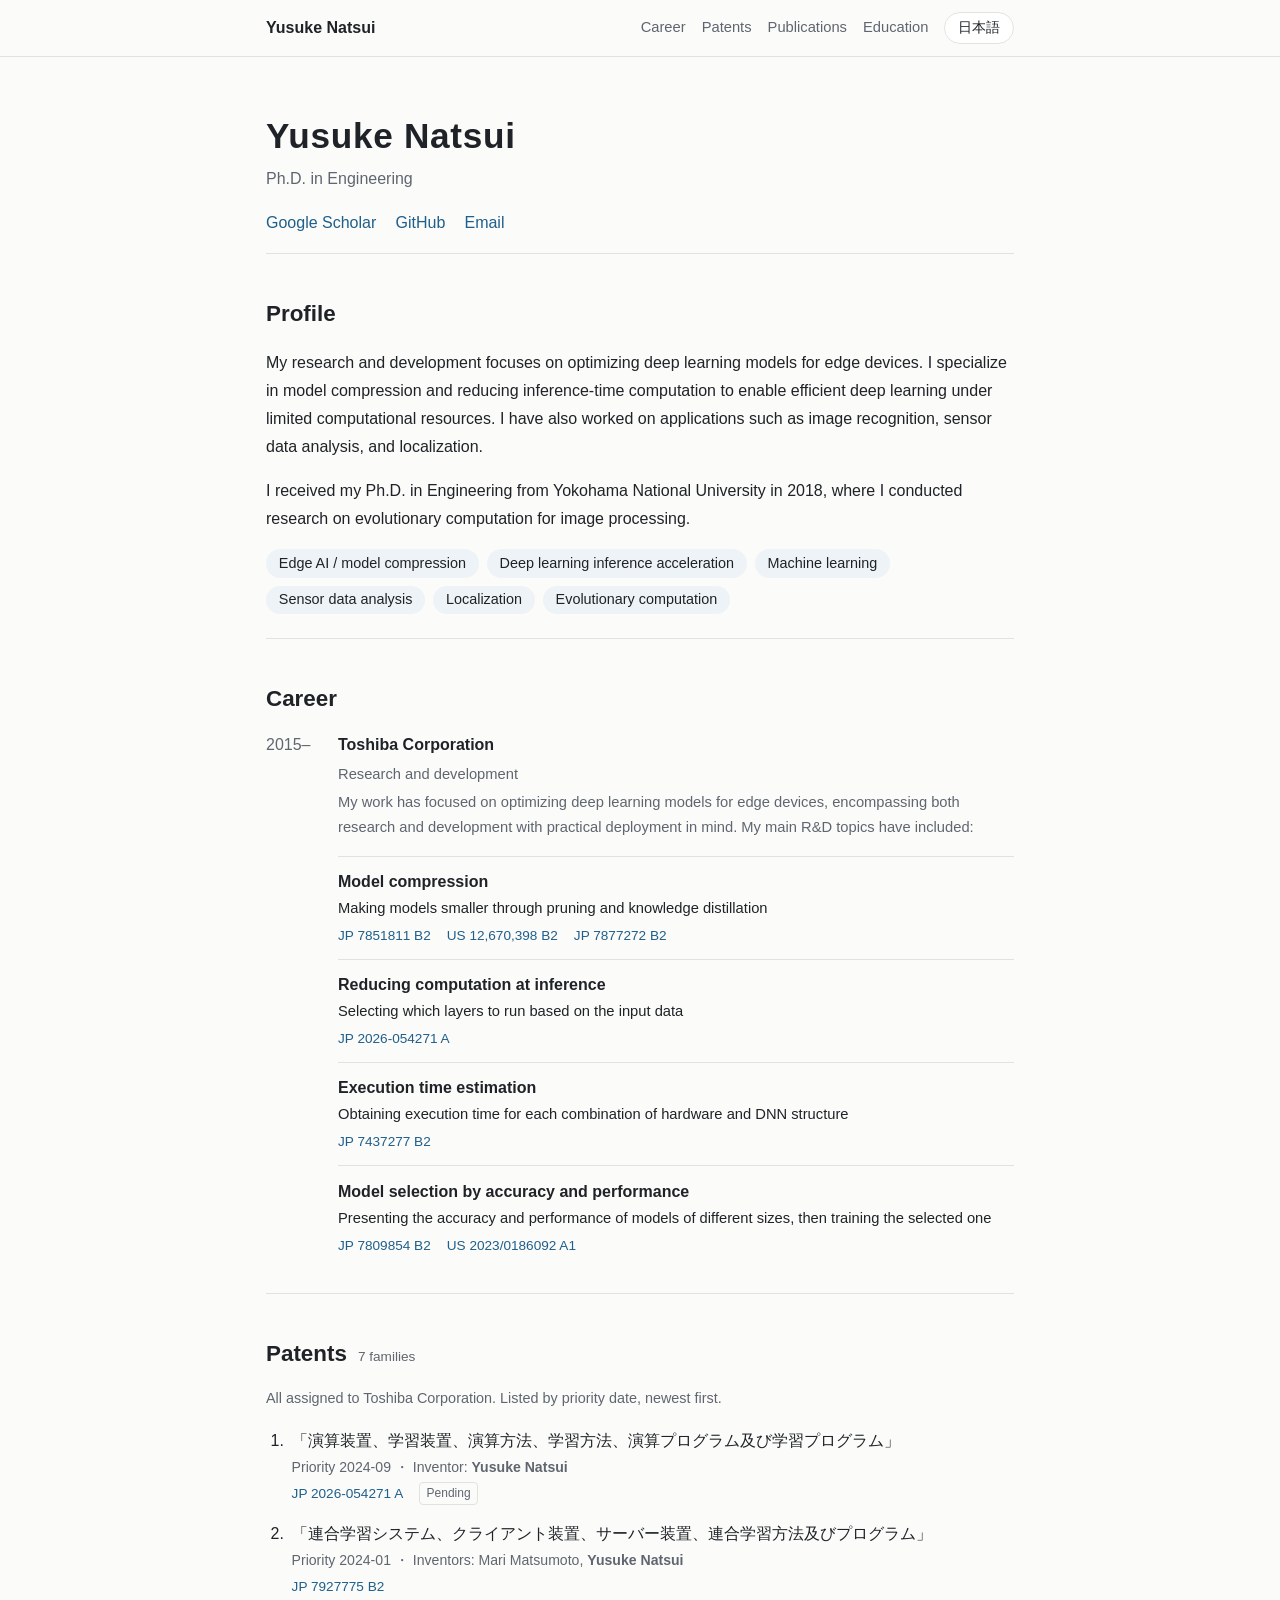
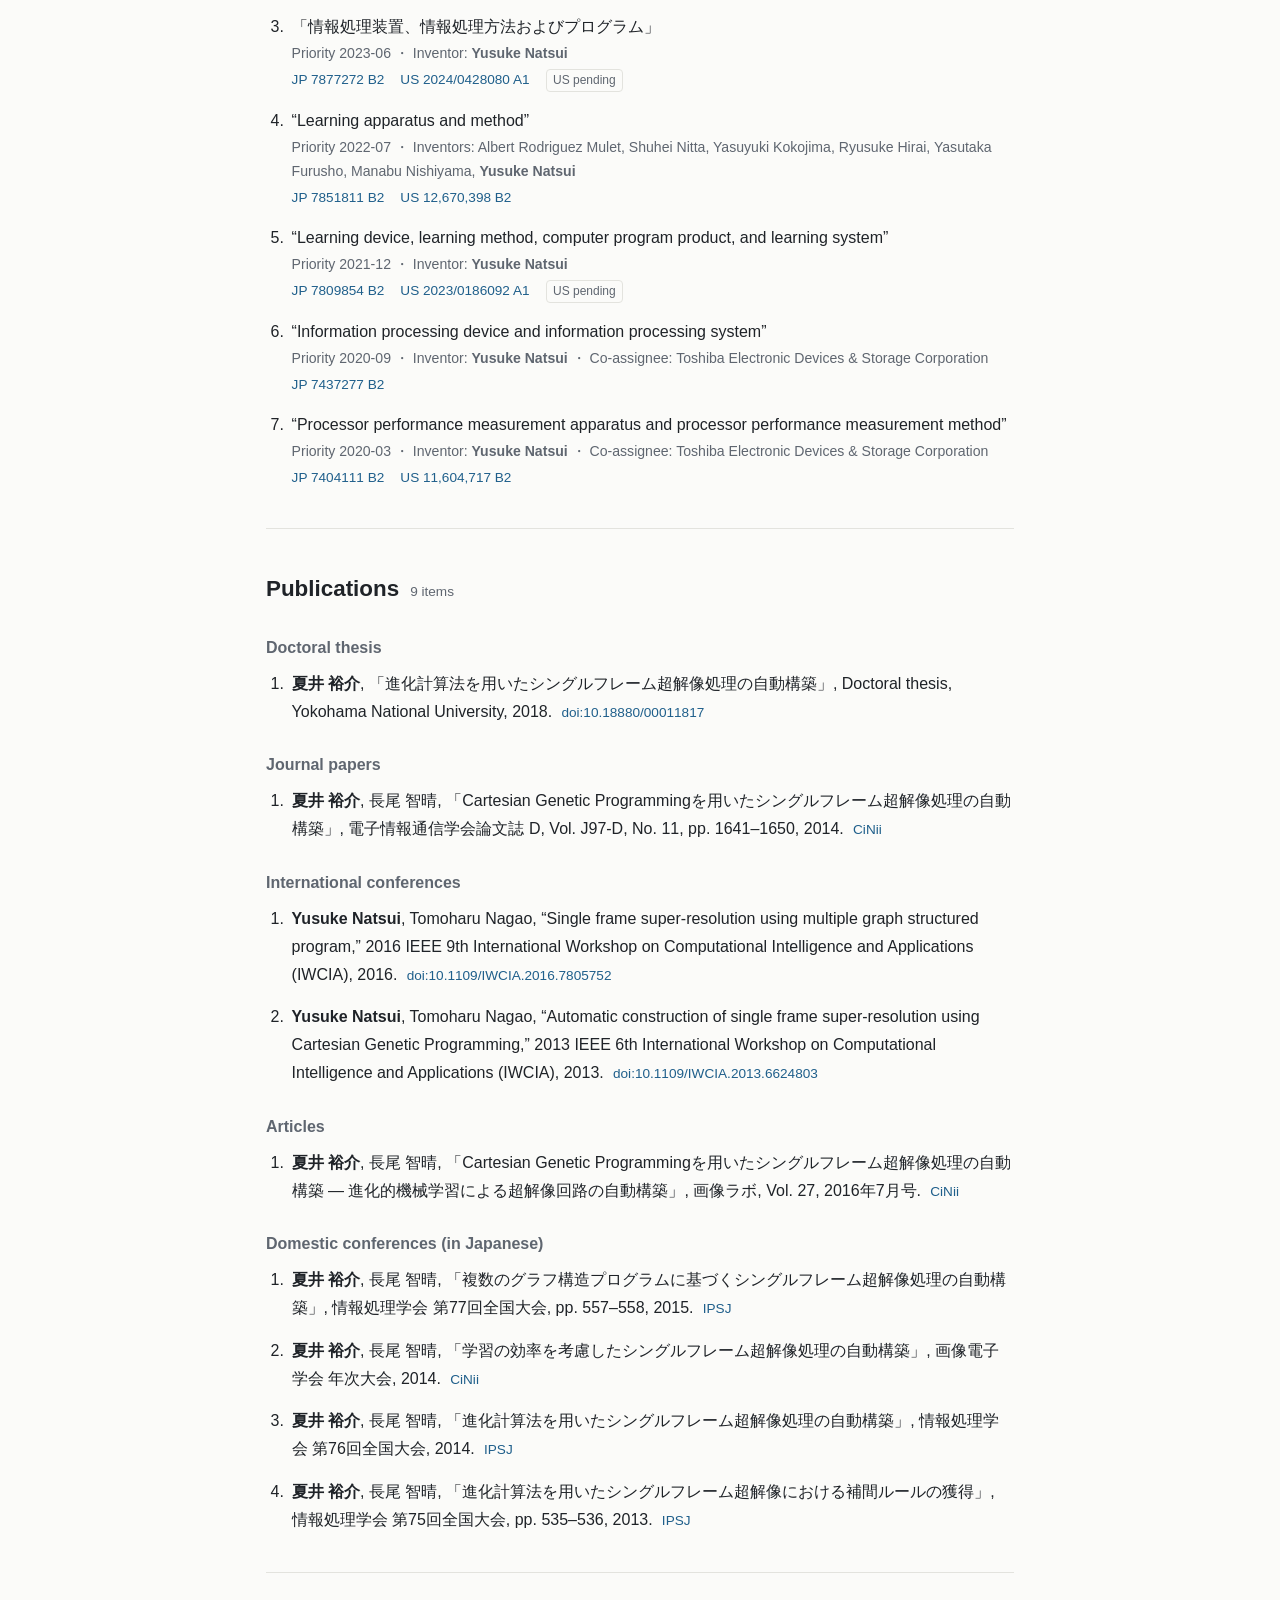
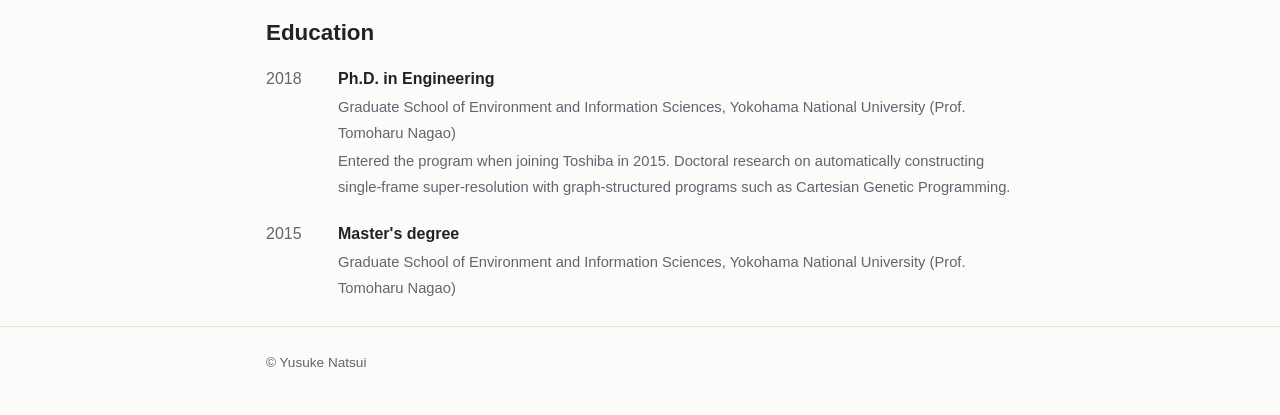
==== commit a25aaf21: "Show only name and degree in the page header Co-Authored-By: Claude Opus 5.5 <noreply@anthropic.com>" ====
--- a/index.html
+++ b/index.html
@@ -32,8 +32,8 @@
         <span class="ja">夏井 裕介</span><span class="en">Yusuke Natsui</span>
       </h1>
       <p class="sub">
-        <span class="ja">Yusuke Natsui ・ 横浜国立大学 博士（工学）</span>
-        <span class="en">夏井 裕介 ・ Ph.D. in Engineering, Yokohama National University</span>
+        <span class="ja">Yusuke Natsui ・ 博士（工学）</span>
+        <span class="en">Ph.D. in Engineering</span>
       </p>
       <p class="links">
         <a href="https://scholar.google.com/citations?user=DrXEtKQAAAAJ">Google Scholar</a>
